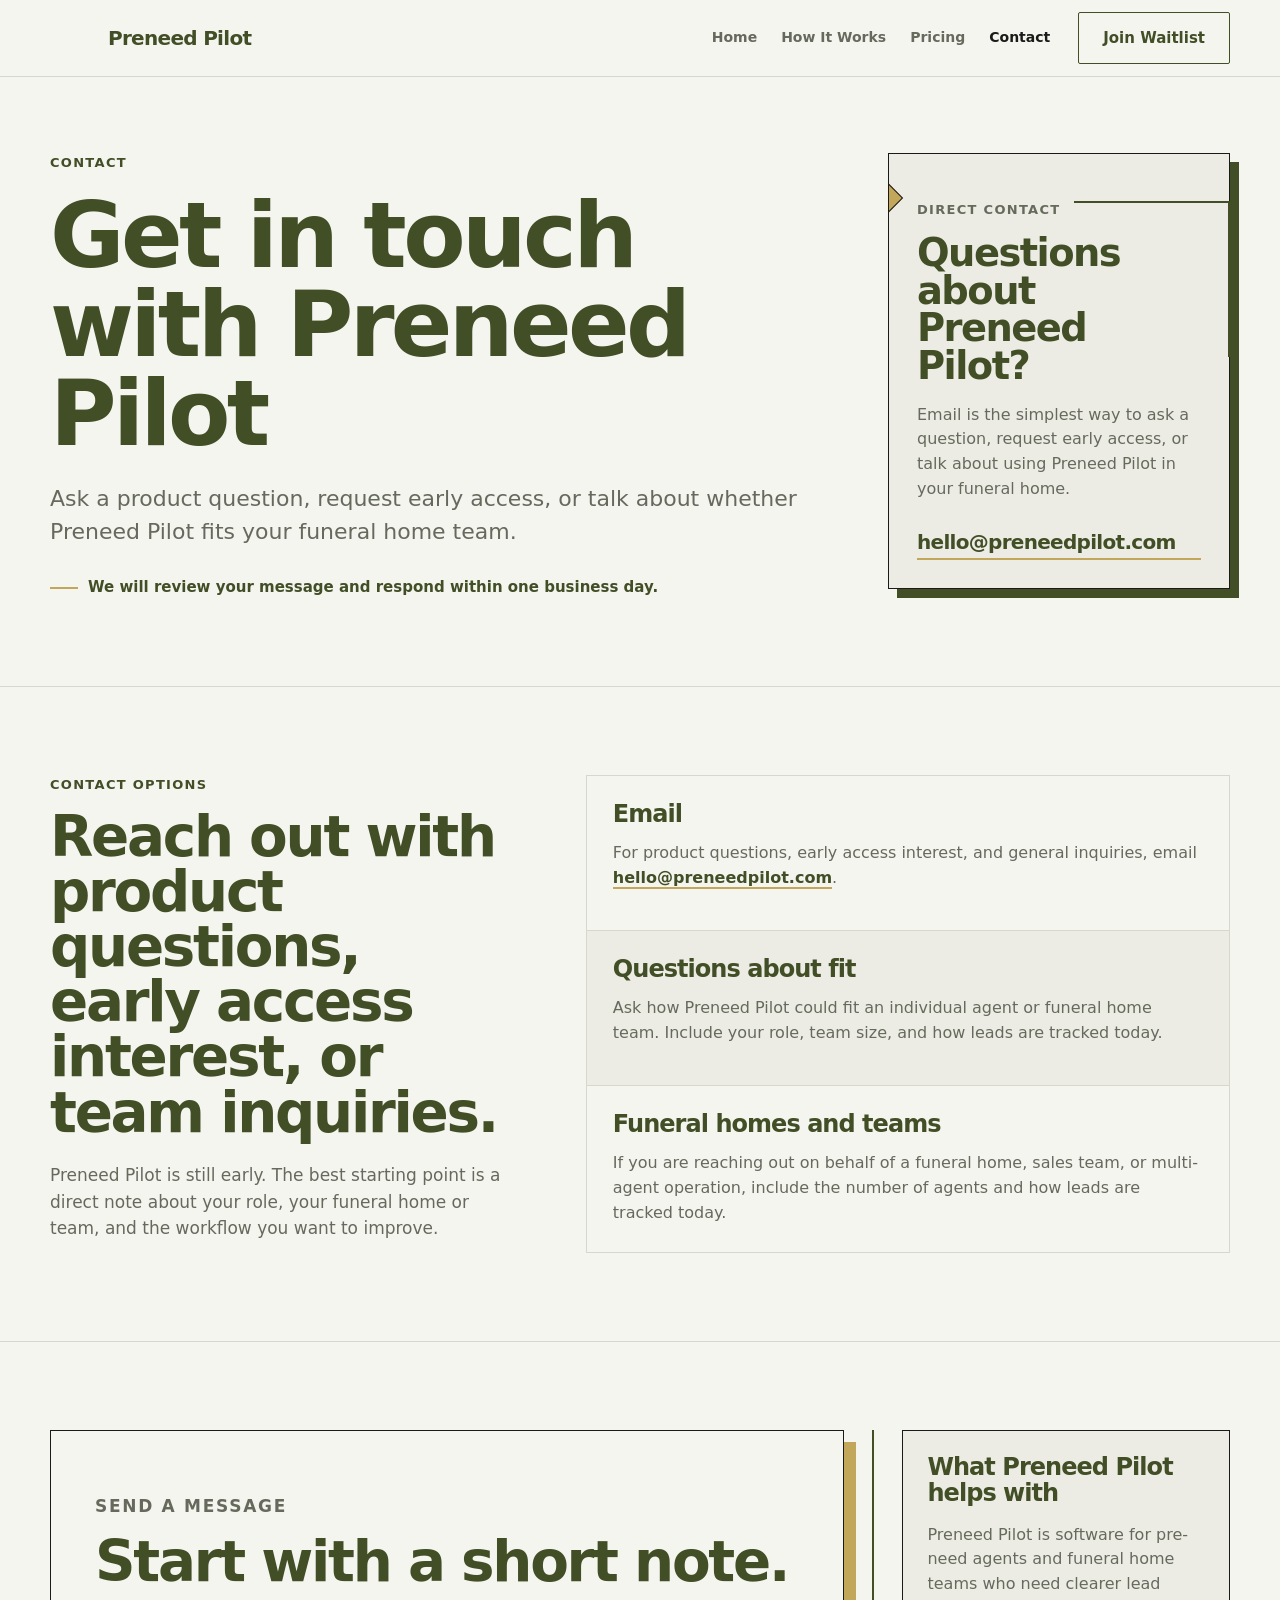
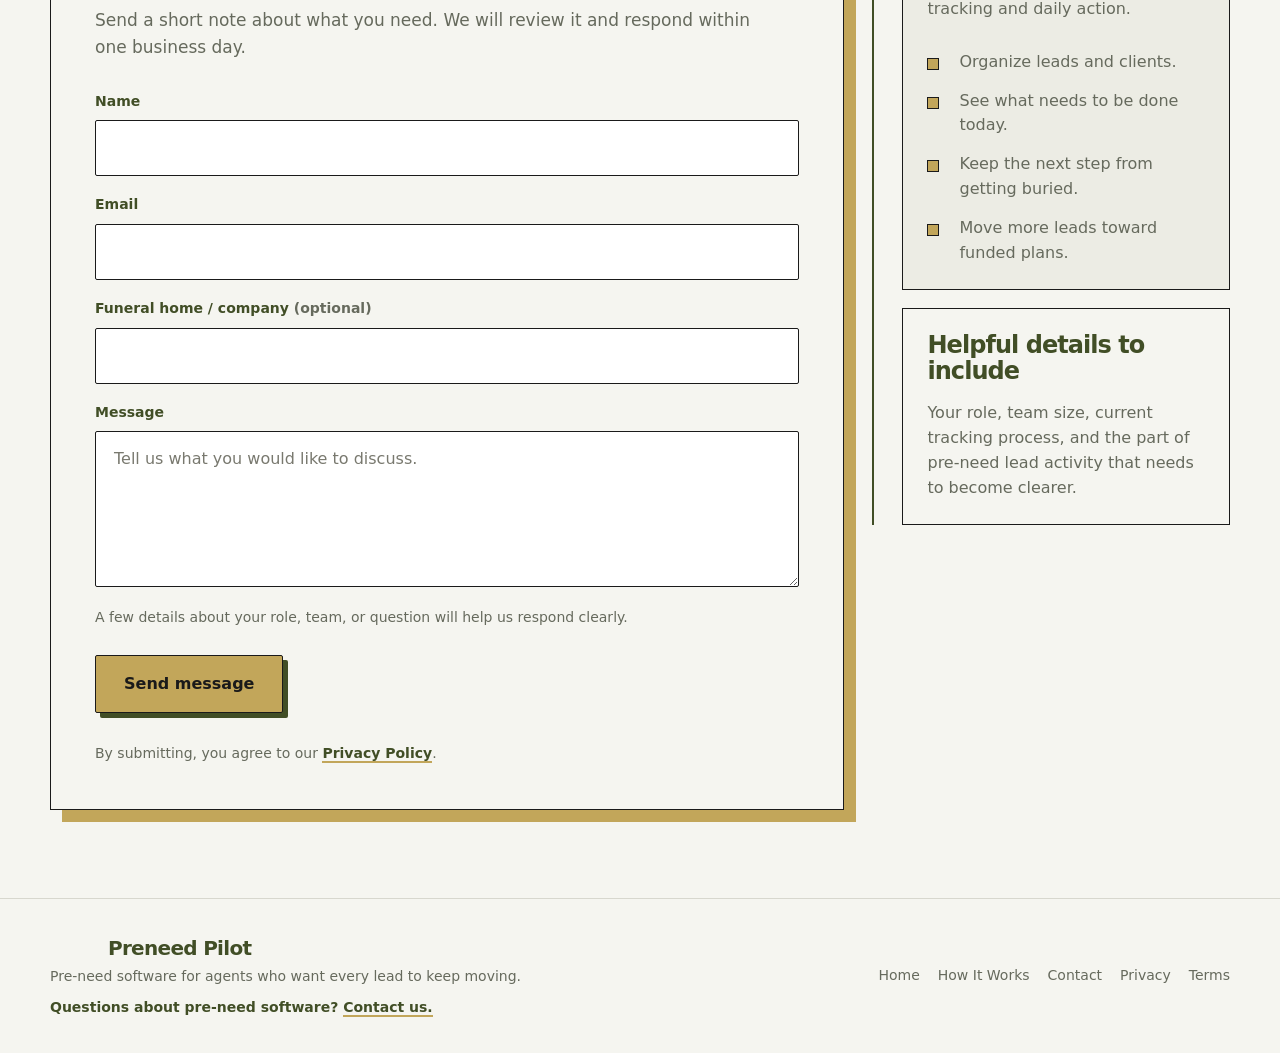
==== contact.html @ cd3d04f4 "Initial site upload Initial upload of Preneed Pilot static website files." ====
<!doctype html>
<html lang="en">
<head>
  <meta charset="utf-8">
  <meta name="viewport" content="width=device-width, initial-scale=1">
  <title>Contact Preneed Pilot | Pre-Need Software for Funeral Home Agents</title>
  <meta name="description" content="Contact Preneed Pilot with questions about pre-need software, early access, funeral home teams, or product details.">
  <meta name="keywords" content="contact Preneed Pilot, pre-need software questions, funeral home pre-need software, pre-need agent software, funeral home team software">
  <meta name="robots" content="index, follow">
  <meta name="author" content="Preneed Pilot">
  <meta name="theme-color" content="#414E26">
  <link rel="canonical" href="https://preneedpilot.com/contact.html">
  <meta property="og:site_name" content="Preneed Pilot">
  <meta property="og:title" content="Contact Preneed Pilot | Pre-Need Software for Funeral Home Agents">
  <meta property="og:description" content="Reach Preneed Pilot with questions about pre-need software, early access, funeral home teams, or product details.">
  <meta property="og:type" content="website">
  <meta property="og:url" content="https://preneedpilot.com/contact.html">
  <meta property="og:image" content="https://preneedpilot.com/preneed_pilot_middle_logo.svg">
  <meta property="og:image:alt" content="Preneed Pilot logo">
  <meta name="twitter:card" content="summary_large_image">
  <meta name="twitter:title" content="Contact Preneed Pilot | Pre-Need Software for Funeral Home Agents">
  <meta name="twitter:description" content="Contact Preneed Pilot with questions about pre-need software, early access, funeral home teams, or product details.">
  <meta name="twitter:image" content="https://preneedpilot.com/preneed_pilot_middle_logo.svg">
  <meta name="twitter:image:alt" content="Preneed Pilot logo">
  <script type="application/ld+json">
    {
      "@context": "https://schema.org",
      "@graph": [
        {
          "@type": "Organization",
          "@id": "https://preneedpilot.com/#organization",
          "name": "Preneed Pilot",
          "url": "https://preneedpilot.com/",
          "logo": "https://preneedpilot.com/preneed_pilot_middle_logo.svg",
          "contactPoint": {
            "@type": "ContactPoint",
            "contactType": "customer support",
            "email": "hello@preneedpilot.com"
          }
        },
        {
          "@type": "ContactPage",
          "@id": "https://preneedpilot.com/contact.html#webpage",
          "url": "https://preneedpilot.com/contact.html",
          "name": "Contact Preneed Pilot",
          "isPartOf": {
            "@type": "WebSite",
            "@id": "https://preneedpilot.com/#website",
            "name": "Preneed Pilot",
            "url": "https://preneedpilot.com/"
          },
          "about": {
            "@type": "SoftwareApplication",
            "@id": "https://preneedpilot.com/#software",
            "name": "Preneed Pilot",
            "applicationCategory": "BusinessApplication",
            "operatingSystem": "Web"
          },
          "description": "Contact Preneed Pilot with questions about pre-need software, early access, funeral home teams, or product details.",
          "inLanguage": "en-US"
        }
      ]
    }
  </script>
  <link rel="stylesheet" href="styles.css">
  <!-- Google tag (gtag.js) -->
  <script async src="https://www.googletagmanager.com/gtag/js?id=G-DPM84W2JZD"></script>
  <script>
    window.dataLayer = window.dataLayer || [];
    function gtag(){dataLayer.push(arguments);}
    gtag('js', new Date());

    gtag('config', 'G-DPM84W2JZD');
  </script>
</head>

<body class="contact-page">
  <a class="skip-link" href="#main">Skip to content</a>

  <header class="site-header" aria-label="Site header">
    <div class="header-inner">
      <a class="brand" href="index.html" aria-label="Preneed Pilot home">
        <img class="brand-symbol" src="preneed_pilot_symbol.svg" alt="" aria-hidden="true">
        <span class="brand-word">Preneed Pilot</span>
      </a>

      <div class="nav-wrap">
        <nav class="nav" aria-label="Primary navigation">
          <a href="index.html">Home</a>
          <a href="how-it-works.html">How It Works</a>
          <a href="index.html#pricing">Pricing</a>
          <a href="contact.html" aria-current="page">Contact</a>
        </nav>
        <a class="button secondary" href="index.html#waitlist">Join Waitlist</a>
      </div>
    </div>
  </header>

  <main id="main">
    <section class="section contact-hero" id="top" aria-labelledby="contact-title">
      <div class="section-inner contact-hero-grid">
        <div>
          <p class="eyebrow">Contact</p>
          <h1 id="contact-title">Get in touch with Preneed Pilot</h1>
          <p class="lead">
            Ask a product question, request early access, or talk about whether Preneed Pilot fits your funeral home team.
          </p>
          <div class="proof-line">We will review your message and respond within one business day.</div>
        </div>

        <aside class="contact-card" aria-labelledby="direct-contact-title">
          <p class="section-kicker">Direct contact</p>
          <h2 id="direct-contact-title">Questions about Preneed Pilot?</h2>
          <p>
            Email is the simplest way to ask a question, request early access, or talk about using Preneed Pilot in your funeral home.
          </p>
          <a class="email-link" href="mailto:hello@preneedpilot.com">hello@preneedpilot.com</a>
        </aside>
      </div>
    </section>

    <section class="section" aria-labelledby="contact-options-title">
      <div class="section-inner split">
        <div>
          <p class="section-kicker">Contact options</p>
          <h2 class="section-title" id="contact-options-title">Reach out with product questions, early access interest, or team inquiries.</h2>
          <p class="section-copy tight">
            Preneed Pilot is still early. The best starting point is a direct note about your role, your funeral home or team, and the workflow you want to improve.
          </p>
        </div>

        <div class="option-grid" aria-label="Ways to contact Preneed Pilot">
          <article class="option-card">
            <h3>Email</h3>
            <p>For product questions, early access interest, and general inquiries, email <a href="mailto:hello@preneedpilot.com">hello@preneedpilot.com</a>.</p>
          </article>

          <article class="option-card">
            <h3>Questions about fit</h3>
            <p>Ask how Preneed Pilot could fit an individual agent or funeral home team. Include your role, team size, and how leads are tracked today.</p>
          </article>

          <article class="option-card">
            <h3>Funeral homes and teams</h3>
            <p>If you are reaching out on behalf of a funeral home, sales team, or multi-agent operation, include the number of agents and how leads are tracked today.</p>
          </article>
        </div>
      </div>
    </section>

    <section class="section" aria-labelledby="form-title">
      <div class="section-inner contact-workspace">
        <div class="form-panel">
          <div class="form-intro">
            <p class="section-kicker">Send a message</p>
            <h2 class="section-title" id="form-title">Start with a short note.</h2>
            <p>
              Send a short note about what you need. We will review it and respond within one business day.
            </p>
          </div>

          <form class="contact-form" id="contact-form" action="https://formspree.io/f/xgollpdr" method="POST">
            <input type="hidden" name="_subject" value="New Preneed Pilot contact message">
            <div class="field-group">
              <label for="name">Name</label>
              <input class="form-field" id="name" name="name" type="text" autocomplete="name" required>
            </div>

            <div class="field-group">
              <label for="email">Email</label>
              <input class="form-field" id="email" name="email" type="email" autocomplete="email" aria-describedby="contact-privacy-note" required>
            </div>

            <div class="field-group">
              <label for="company">Funeral home / company <span class="field-note">(optional)</span></label>
              <input class="form-field" id="company" name="company" type="text" autocomplete="organization">
            </div>

            <div class="field-group">
              <label for="message">Message</label>
              <textarea class="form-field" id="message" name="message" placeholder="Tell us what you would like to discuss." aria-describedby="message-help" required></textarea>
              <p class="form-note" id="message-help">A few details about your role, team, or question will help us respond clearly.</p>
            </div>

            <div class="form-actions">
              <button class="button large" type="submit">Send message</button>
            </div>
            <p class="form-note" id="contact-privacy-note">By submitting, you agree to our <a href="privacy.html">Privacy Policy</a>.</p>
          </form>
        </div>

        <aside class="context-panel" aria-label="About Preneed Pilot">
          <div class="context-block">
            <h3>What Preneed Pilot helps with</h3>
            <p>
              Preneed Pilot is software for pre-need agents and funeral home teams who need clearer lead tracking and daily action.
            </p>
            <ul class="check-list">
              <li>Organize leads and clients.</li>
              <li>See what needs to be done today.</li>
              <li>Keep the next step from getting buried.</li>
              <li>Move more leads toward funded plans.</li>
            </ul>
          </div>

          <div class="context-block">
            <h3>Helpful details to include</h3>
            <p>
              Your role, team size, current tracking process, and the part of pre-need lead activity that needs to become clearer.
            </p>
          </div>
        </aside>
      </div>
    </section>
  </main>

  <footer class="footer" aria-label="Site footer">
    <div class="footer-inner">
      <div>
        <a class="brand" href="index.html" aria-label="Preneed Pilot home">
          <img class="brand-symbol" src="preneed_pilot_symbol.svg" alt="" aria-hidden="true">
          <span class="brand-word">Preneed Pilot</span>
        </a>
        <p class="footer-tagline">Pre-need software for agents who want every lead to keep moving.</p>
        <p class="footer-contact">Questions about pre-need software? <a href="contact.html">Contact us.</a></p>
      </div>

      <nav class="footer-links" aria-label="Footer navigation">
        <a href="index.html">Home</a>
        <a href="how-it-works.html">How It Works</a>
        <a href="contact.html" aria-current="page">Contact</a>
        <a href="privacy.html">Privacy</a>
        <a href="terms.html">Terms</a>
      </nav>
    </div>
  </footer>
  <script>
    const contactForm = document.getElementById("contact-form");

    if (contactForm) {
      contactForm.addEventListener("submit", () => {
        if (typeof gtag === "function" && contactForm.checkValidity()) {
          gtag("event", "contact_submit", {
            form_id: contactForm.id
          });
        }
      });
    }
  </script>
</body>
</html>
---- styles.css ----
/* Base / Reset */

    :root {
      --green: #414E26;
      --cream: #F5F5F0;
      --black: #1A1A1A;
      --gold: #C2A65A;
      --gray: #666A5D;
      --light-gray: #D7D7CE;
      --pale: #ECECE4;
      --white: #FFFFFF;
      --danger: #8F3127;
      --max: 1180px;
      --header-height: 76px;
    }

    * {
      box-sizing: border-box;
    }

    html {
      scroll-behavior: smooth;
    }

    body {
      margin: 0;
      background: var(--cream);
      color: var(--black);
      font-family: Inter, ui-sans-serif, system-ui, -apple-system, BlinkMacSystemFont, "Segoe UI", Arial, sans-serif;
      font-size: 16px;
      line-height: 1.55;
      text-rendering: optimizeLegibility;
      -webkit-font-smoothing: antialiased;
    }

    a {
      color: inherit;
      text-decoration: none;
    }

    button,
    input,
    textarea {
      font: inherit;
    }

    button {
      cursor: pointer;
    }

    svg,
    img {
      display: block;
      max-width: 100%;
    }

    ::selection {
      background: var(--gold);
      color: var(--black);
    }

    :focus-visible {
      outline: 3px solid var(--gold);
      outline-offset: 4px;
    }

    .skip-link {
      position: absolute;
      left: 16px;
      top: 12px;
      z-index: 100;
      transform: translateY(-140%);
      background: var(--black);
      color: var(--cream);
      padding: 10px 14px;
      border: 1px solid var(--gold);
    }

    .skip-link:focus {
      transform: translateY(0);
    }

    .site-header {
      position: sticky;
      top: 0;
      z-index: 40;
      min-height: var(--header-height);
      border-bottom: 1px solid var(--light-gray);
      background: rgba(245, 245, 240, 0.94);
      backdrop-filter: blur(10px);
    }

    .header-inner {
      width: min(calc(100% - 32px), var(--max));
      min-height: var(--header-height);
      margin: 0 auto;
      display: flex;
      align-items: center;
      justify-content: space-between;
      gap: 28px;
    }

    .brand {
      display: inline-flex;
      align-items: center;
      gap: 10px;
      flex: 0 0 auto;
      color: var(--green);
      line-height: 1;
      background: transparent;
    }

    .brand-symbol {
      display: block;
      width: 48px;
      height: auto;
      flex: 0 0 auto;
    }

    /* Typography */

    .brand-word {
      color: var(--green);
      font-size: 20px;
      font-weight: 720;
      letter-spacing: -0.035em;
      line-height: 1;
      white-space: nowrap;
    }

    /* Header */

    .nav-wrap {
      display: flex;
      align-items: center;
      gap: 28px;
    }

    .nav {
      display: flex;
      align-items: center;
      gap: 24px;
      color: var(--gray);
      font-size: 14px;
      font-weight: 680;
    }

    .nav a {
      transition: color 160ms ease;
    }

    .nav a:hover,
    .nav a[aria-current="page"] {
      color: var(--black);
    }

    /* Buttons */

    .button {
      display: inline-flex;
      align-items: center;
      justify-content: center;
      min-height: 52px;
      padding: 15px 24px;
      border: 1px solid var(--black);
      border-radius: 2px;
      background: var(--gold);
      color: var(--black);
      font-size: 15px;
      font-weight: 800;
      line-height: 1;
      letter-spacing: 0;
      box-shadow: 5px 5px 0 var(--green);
      transition: transform 160ms ease, box-shadow 160ms ease, background 160ms ease;
    }

    .button:hover {
      transform: translate(2px, 2px);
      box-shadow: 3px 3px 0 var(--green);
    }

    .button.large {
      min-height: 58px;
      padding-inline: 28px;
      font-size: 16px;
    }

    .button.secondary {
      background: transparent;
      color: var(--green);
      border-color: var(--green);
      box-shadow: none;
    }

    .button.secondary:hover {
      background: var(--green);
      color: var(--cream);
      transform: none;
    }

    /* Layout */

    .section {
      border-bottom: 1px solid var(--light-gray);
    }

    .section-inner {
      width: min(calc(100% - 32px), var(--max));
      margin: 0 auto;
    }

    /* Hero */

    .hero {
      position: relative;
      overflow: hidden;
      padding: 72px 0 104px;
    }

    .hero::after {
      content: "";
      position: absolute;
      right: max(16px, calc((100vw - var(--max)) / 2));
      top: 138px;
      width: 170px;
      height: 170px;
      border-top: 2px solid var(--green);
      border-right: 2px solid var(--green);
      pointer-events: none;
    }

    .hero-grid {
      display: grid;
      grid-template-columns: minmax(0, 1.1fr) minmax(320px, 0.68fr);
      gap: 78px;
      align-items: center;
    }

    .eyebrow {
      margin: 0 0 18px;
      color: var(--green);
      font-size: 13px;
      font-weight: 850;
      letter-spacing: 0.1em;
      text-transform: uppercase;
    }

    h1,
    h2,
    h3 {
      margin: 0;
      color: var(--green);
      letter-spacing: -0.04em;
      line-height: 0.98;
    }

    h1 {
      max-width: 900px;
      font-size: clamp(52px, 7.8vw, 98px);
      font-weight: 850;
    }

    h2 {
      max-width: 880px;
      font-size: clamp(36px, 5vw, 64px);
      font-weight: 840;
    }

    h3 {
      font-size: clamp(22px, 2.2vw, 30px);
      font-weight: 800;
      line-height: 1.08;
    }

    p {
      margin: 0;
    }

    .subheadline {
      max-width: 760px;
      margin-top: 24px;
      color: var(--black);
      font-size: clamp(22px, 2.4vw, 32px);
      font-weight: 760;
      letter-spacing: -0.025em;
      line-height: 1.18;
    }

    .lead {
      max-width: 720px;
      margin-top: 20px;
      color: var(--gray);
      font-size: clamp(17px, 1.8vw, 21px);
      line-height: 1.5;
    }

    .gold-mark {
      color: var(--black);
      box-shadow: inset 0 -0.24em 0 rgba(194, 166, 90, 0.5);
    }

    /* Forms */

    .waitlist-form {
      max-width: 650px;
      margin-top: 34px;
    }

    .form-row {
      display: grid;
      grid-template-columns: minmax(0, 1fr) auto;
      gap: 12px;
    }

    .email-field {
      width: 100%;
      min-height: 56px;
      padding: 0 18px;
      border: 1px solid var(--black);
      border-radius: 2px;
      background: var(--white);
      color: var(--black);
      outline: none;
      font-size: 16px;
    }

    .email-field::placeholder {
      color: #79796F;
    }

    .email-field:focus {
      border-color: var(--green);
      box-shadow: 0 0 0 3px rgba(194, 166, 90, 0.28);
    }

    .form-note,
    .form-message {
      margin-top: 12px;
      color: var(--gray);
      font-size: 14px;
    }

    .form-message {
      min-height: 22px;
      font-weight: 740;
    }

    .form-message.success {
      color: var(--green);
    }

    .form-message.error {
      color: var(--danger);
    }

    .form-note a {
      color: var(--green);
      font-weight: 780;
      border-bottom: 2px solid var(--gold);
    }

    .contact-prompt {
      margin-top: 18px;
      color: var(--green);
      font-size: 15px;
      font-weight: 820;
    }

    .contact-prompt a {
      border-bottom: 2px solid var(--gold);
    }

    .hero-points {
      display: flex;
      flex-wrap: wrap;
      gap: 10px;
      margin: 24px 0 0;
      padding: 0;
      list-style: none;
    }

    .hero-points li {
      border: 1px solid var(--light-gray);
      background: var(--pale);
      padding: 8px 12px;
      color: var(--green);
      font-size: 13px;
      font-weight: 760;
    }

    .proof-line {
      display: inline-flex;
      align-items: center;
      gap: 10px;
      margin-top: 22px;
      color: var(--green);
      font-size: 15px;
      font-weight: 820;
    }

    .proof-line::before {
      content: "";
      width: 28px;
      height: 2px;
      background: var(--gold);
    }

    .lead-board {
      position: relative;
      border-left: 2px solid var(--green);
      padding-left: 32px;
      min-height: 520px;
    }

    .lead-board::before {
      content: "";
      position: absolute;
      left: -10px;
      top: 40px;
      width: 18px;
      height: 18px;
      background: var(--gold);
      border: 1px solid var(--black);
      transform: rotate(45deg);
    }

    .abstract-card {
      border: 1px solid var(--black);
      background: var(--cream);
      padding: 22px;
      margin-top: 22px;
    }

    .abstract-card.offset {
      margin-left: 28px;
      background: var(--pale);
    }

    .abstract-card.dark {
      background: var(--green);
      color: var(--cream);
      border-color: var(--green);
    }

    .card-label {
      margin-bottom: 20px;
      color: var(--green);
      font-size: 12px;
      font-weight: 850;
      letter-spacing: 0.1em;
      text-transform: uppercase;
    }

    .dark .card-label {
      color: var(--gold);
    }

    .line {
      height: 10px;
      margin-bottom: 12px;
      background: var(--black);
    }

    .line.green {
      width: 78%;
      background: var(--green);
    }

    .line.gold {
      width: 54%;
      background: var(--gold);
    }

    .dark .line {
      background: var(--cream);
    }

    .dark .line.gold {
      background: var(--gold);
    }

    .small-stat {
      display: grid;
      grid-template-columns: auto 1fr;
      gap: 16px;
      align-items: center;
      margin-top: 26px;
      padding: 20px;
      border: 1px solid var(--green);
      background: var(--cream);
    }

    .small-stat strong {
      color: var(--green);
      font-size: 48px;
      line-height: 1;
      letter-spacing: -0.06em;
    }

    .small-stat span {
      color: var(--gray);
      font-size: 14px;
      line-height: 1.4;
    }

    /* Sections */

    .split {
      display: grid;
      grid-template-columns: minmax(280px, 0.72fr) minmax(0, 1fr);
      gap: 72px;
      padding: 88px 0;
      align-items: start;
    }

    .section.compact .split {
      gap: 56px;
      padding: 70px 0;
    }

    .section.compact h2 {
      font-size: clamp(32px, 4.2vw, 52px);
    }

    .section-kicker {
      color: var(--green);
      font-size: 13px;
      font-weight: 850;
      letter-spacing: 0.1em;
      text-transform: uppercase;
    }

    .section-title {
      margin-top: 14px;
    }

    .section-copy {
      margin-top: 22px;
      color: var(--gray);
      font-size: 18px;
      line-height: 1.58;
    }

    .section-copy.tight {
      max-width: 620px;
      font-size: 17px;
    }

    .standout-line {
      margin-top: 24px;
      padding: 18px 20px;
      border-left: 5px solid var(--gold);
      background: var(--pale);
      color: var(--green);
      font-size: clamp(20px, 2.2vw, 30px);
      font-weight: 820;
      letter-spacing: -0.035em;
      line-height: 1.12;
    }

    .large-copy {
      color: var(--black);
      font-size: clamp(24px, 3vw, 40px);
      font-weight: 760;
      letter-spacing: -0.035em;
      line-height: 1.14;
    }

    .problem-panel {
      position: relative;
      padding: 34px;
      border: 1px solid var(--black);
      background: var(--pale);
    }

    .problem-panel::after {
      content: "";
      position: absolute;
      right: -12px;
      bottom: -12px;
      width: 42%;
      height: 42%;
      border-right: 12px solid var(--gold);
      border-bottom: 12px solid var(--gold);
      pointer-events: none;
    }

    .problem-list,
    .check-list {
      display: grid;
      gap: 14px;
      margin: 28px 0 0;
      padding: 0;
      list-style: none;
    }

    .problem-list li,
    .check-list li {
      display: grid;
      grid-template-columns: 18px 1fr;
      gap: 14px;
      color: var(--gray);
    }

    .problem-list li::before,
    .check-list li::before {
      content: "";
      width: 10px;
      height: 10px;
      margin-top: 8px;
      background: var(--gold);
      border: 1px solid var(--black);
    }

    .steps {
      position: relative;
      display: grid;
      grid-template-columns: repeat(3, 1fr);
      gap: 18px;
      background: transparent;
      border: 0;
    }

    .step {
      position: relative;
      min-height: 380px;
      padding: 30px;
      border: 1px solid var(--black);
      background: var(--cream);
      display: flex;
      flex-direction: column;
      justify-content: space-between;
    }

    .step:nth-child(2) {
      margin-top: 28px;
      background: var(--pale);
    }

    .step:nth-child(3) {
      margin-top: 56px;
      background: var(--green);
      color: var(--cream);
    }

    .step:nth-child(3) h3 {
      color: var(--cream);
    }

    .step:nth-child(3) p {
      color: rgba(245, 245, 240, 0.78);
    }

    .step::after {
      content: "";
      position: absolute;
      top: 34px;
      right: -28px;
      width: 38px;
      height: 2px;
      background: var(--gold);
      z-index: 2;
    }

    .step:last-child::after {
      display: none;
    }

    .step-number {
      color: var(--gold);
      font-size: 14px;
      font-weight: 900;
      letter-spacing: 0.1em;
    }

    .step h3 {
      margin: 44px 0 16px;
    }

    .step p {
      color: var(--gray);
    }

    .note-example {
      margin-top: 22px;
      padding: 18px;
      border-left: 4px solid var(--gold);
      background: var(--pale);
      color: var(--black);
      font-size: 15px;
      line-height: 1.5;
    }

    .workflow-list {
      display: grid;
      gap: 10px;
      margin: 18px 0 0;
      padding: 0;
      list-style: none;
      color: var(--gray);
      font-size: 15px;
    }

    .workflow-list li {
      position: relative;
      padding-left: 18px;
    }

    .workflow-list li::before {
      content: "";
      position: absolute;
      left: 0;
      top: 9px;
      width: 8px;
      height: 8px;
      background: var(--gold);
    }

    .step:nth-child(3) .workflow-list {
      color: rgba(245, 245, 240, 0.78);
    }

    .day-flow {
      display: grid;
      grid-template-columns: minmax(280px, 0.78fr) minmax(0, 1fr);
      gap: 42px;
      align-items: stretch;
      padding: 48px 0 0;
    }

    .split > .day-flow {
      grid-column: 1 / -1;
    }

    .day-panel {
      border: 1px solid var(--black);
      background: var(--pale);
      padding: 32px;
    }

    .day-panel h3 {
      margin-bottom: 18px;
    }

    .day-panel p {
      color: var(--gray);
    }

    .moment-list {
      display: grid;
      grid-template-columns: repeat(4, 1fr);
      gap: 1px;
      margin: 0;
      padding: 0;
      list-style: none;
      background: var(--black);
      border: 1px solid var(--black);
    }

    .moment-list li {
      min-height: 150px;
      padding: 22px;
      background: var(--cream);
      color: var(--green);
      font-size: 18px;
      font-weight: 800;
      letter-spacing: -0.025em;
      line-height: 1.15;
    }

    .moment-list span {
      display: block;
      margin-bottom: 26px;
      color: var(--gold);
      font-size: 13px;
      font-weight: 900;
      letter-spacing: 0.08em;
    }

    .value-band {
      padding: 116px 0;
      background: var(--green);
      color: var(--cream);
    }

    .value-band h2,
    .value-band h3 {
      color: var(--cream);
    }

    .value-band .eyebrow,
    .value-band .section-kicker {
      color: var(--gold);
    }

    .value-band .lead {
      max-width: 860px;
      color: rgba(245, 245, 240, 0.82);
      font-size: clamp(20px, 2.4vw, 30px);
      font-weight: 700;
      letter-spacing: -0.03em;
      line-height: 1.25;
    }

    .value-grid {
      display: grid;
      grid-template-columns: repeat(3, 1fr);
      gap: 1px;
      margin: 64px 0 0;
      padding: 0;
      list-style: none;
      background: rgba(245, 245, 240, 0.28);
      border: 1px solid rgba(245, 245, 240, 0.28);
    }

    .value-item {
      min-height: 260px;
      padding: 30px;
      background: var(--green);
    }

    .value-item strong {
      display: block;
      margin-bottom: 18px;
      color: var(--gold);
      font-size: clamp(34px, 4.8vw, 58px);
      font-weight: 850;
      line-height: 0.95;
      letter-spacing: -0.055em;
    }

    .value-item p {
      color: rgba(245, 245, 240, 0.8);
    }

    .section-cta {
      margin-top: 42px;
    }

    .section-cta .button {
      box-shadow: 5px 5px 0 var(--black);
    }

    .section-cta .button:hover {
      box-shadow: 3px 3px 0 var(--black);
    }

    .feature-grid {
      display: grid;
      grid-template-columns: repeat(2, 1fr);
      gap: 1px;
      background: var(--light-gray);
      border: 1px solid var(--light-gray);
    }

    .feature-card {
      min-height: 220px;
      padding: 26px;
      background: var(--cream);
    }

    .feature-card h3 {
      margin-bottom: 16px;
    }

    .feature-card p {
      color: var(--gray);
    }

    .feature-tag {
      display: inline-flex;
      margin-bottom: 22px;
      padding: 5px 8px;
      border: 1px solid var(--green);
      color: var(--green);
      font-size: 12px;
      font-weight: 850;
      letter-spacing: 0.08em;
      text-transform: uppercase;
    }

    .communication-panel {
      display: grid;
      grid-template-columns: minmax(0, 1fr) minmax(260px, 0.7fr);
      gap: 16px;
      align-items: start;
    }

    .support-stack {
      display: grid;
      gap: 16px;
    }

    .support-block {
      border: 1px solid var(--black);
      background: var(--cream);
      padding: 24px;
    }

    .support-block.muted {
      background: var(--pale);
    }

    .support-block h3 {
      margin-bottom: 16px;
    }

    .support-block .section-copy {
      margin-top: 0;
    }

    .draft-box {
      border: 1px solid var(--black);
      background: var(--pale);
      padding: 22px;
    }

    .draft-box h3 {
      margin-bottom: 18px;
    }

    .draft-types {
      display: grid;
      gap: 10px;
      margin: 0;
      padding: 0;
      list-style: none;
    }

    .draft-types li {
      border: 1px solid var(--light-gray);
      background: var(--cream);
      padding: 14px 16px;
      color: var(--green);
      font-weight: 780;
    }

    .control-note {
      margin-top: 18px;
      color: var(--gray);
      font-size: 15px;
    }

    .staff-example {
      margin-top: 20px;
      border: 1px solid var(--black);
      background: var(--pale);
      padding: 18px;
      color: var(--black);
      font-size: 16px;
      font-weight: 720;
      letter-spacing: -0.015em;
    }

    .query-list {
      display: grid;
      gap: 10px;
      margin: 0;
      padding: 0;
      list-style: none;
    }

    .query-list li {
      border: 1px solid var(--black);
      background: var(--cream);
      padding: 16px;
      color: var(--green);
      font-size: clamp(18px, 2vw, 26px);
      font-weight: 800;
      letter-spacing: -0.035em;
      line-height: 1.1;
    }

    .query-list li:nth-child(2) {
      margin-left: 28px;
      background: var(--pale);
    }

    .query-list li:nth-child(3) {
      margin-right: 42px;
    }

    .insight-stack {
      display: grid;
      gap: 22px;
    }

    .insight-stack h3 {
      margin-top: 12px;
      margin-bottom: 14px;
      font-size: clamp(24px, 2.6vw, 34px);
    }

    .insight-stack .analytics-grid {
      margin-top: 22px;
    }

    .analytics-grid {
      display: grid;
      grid-template-columns: repeat(4, 1fr);
      gap: 1px;
      background: var(--black);
      border: 1px solid var(--black);
    }

    .analytics-card {
      min-height: 170px;
      padding: 22px;
      background: var(--cream);
    }

    .analytics-card h3 {
      margin-bottom: 14px;
      font-size: 24px;
    }

    .analytics-card p {
      color: var(--gray);
      font-size: 15px;
    }

    .comparison-wrap {
      overflow-x: auto;
      border: 1px solid var(--black);
      background: var(--cream);
      box-shadow: 8px 8px 0 var(--green);
    }

    .comparison {
      width: 100%;
      min-width: 920px;
      border-collapse: collapse;
    }

    .comparison th,
    .comparison td {
      padding: 21px 20px;
      border-bottom: 1px solid var(--light-gray);
      border-right: 1px solid var(--light-gray);
      text-align: left;
      vertical-align: top;
    }

    .comparison th:last-child,
    .comparison td:last-child {
      border-right: 0;
    }

    .comparison tr:last-child td {
      border-bottom: 0;
    }

    .comparison th {
      background: var(--pale);
      color: var(--green);
      font-size: 13px;
      font-weight: 850;
      letter-spacing: 0.08em;
      text-transform: uppercase;
    }

    .comparison td {
      color: var(--gray);
      font-size: 15px;
    }

    .comparison td:first-child {
      color: var(--green);
      font-weight: 850;
    }

    .comparison th:nth-child(2),
    .comparison td:nth-child(2) {
      background: rgba(194, 166, 90, 0.16);
      color: var(--green);
      font-weight: 850;
    }

    .comparison th:nth-child(2) {
      background: var(--green);
      color: var(--cream);
    }

    .yes {
      color: var(--green);
      font-weight: 850;
    }

    .limited {
      color: var(--gray);
      font-weight: 740;
    }

    .no {
      color: var(--danger);
      font-weight: 740;
    }

    .pricing-intro {
      display: grid;
      grid-template-columns: minmax(280px, 0.74fr) minmax(0, 1fr);
      gap: 72px;
      padding-top: 94px;
      align-items: start;
    }

    .pricing-grid {
      display: grid;
      grid-template-columns: repeat(3, 1fr);
      gap: 20px;
      padding: 58px 0 100px;
    }

    .price-card {
      position: relative;
      display: flex;
      flex-direction: column;
      min-height: 620px;
      padding: 30px;
      border: 1px solid var(--black);
      background: var(--cream);
    }

    .price-card.featured {
      background: var(--pale);
      box-shadow: 9px 9px 0 var(--green);
      transform: translateY(-10px);
    }

    .plan-badge {
      display: inline-flex;
      width: fit-content;
      margin-bottom: 18px;
      padding: 6px 9px;
      border: 1px solid var(--green);
      background: var(--gold);
      color: var(--black);
      font-size: 12px;
      font-weight: 850;
      letter-spacing: 0.08em;
      text-transform: uppercase;
    }

    .plan-name {
      color: var(--green);
      font-size: 24px;
      font-weight: 850;
      letter-spacing: -0.035em;
      line-height: 1;
    }

    .plan-price {
      margin-top: 22px;
      color: var(--black);
      font-size: clamp(44px, 4.5vw, 58px);
      font-weight: 850;
      letter-spacing: -0.055em;
      line-height: 0.96;
    }

    .plan-price span {
      color: var(--gray);
      font-size: 17px;
      font-weight: 720;
      letter-spacing: 0;
    }

    .plan-description {
      margin-top: 16px;
      color: var(--gray);
      min-height: 54px;
    }

    .plan-list {
      display: grid;
      gap: 12px;
      margin: 28px 0 0;
      padding: 0;
      list-style: none;
      color: var(--gray);
      font-size: 15px;
    }

    .plan-list li {
      position: relative;
      padding-left: 22px;
    }

    .plan-list li::before {
      content: "";
      position: absolute;
      left: 0;
      top: 9px;
      width: 9px;
      height: 9px;
      background: var(--gold);
    }

    .investment-note {
      align-self: end;
      margin-top: 28px;
      padding-top: 22px;
      border-top: 1px solid var(--light-gray);
      color: var(--green);
      font-size: 14px;
      font-weight: 780;
    }

    .pricing-roi {
      margin-top: 26px;
      padding: 18px 20px;
      border: 1px solid var(--green);
      background: var(--pale);
      color: var(--green);
      font-weight: 780;
    }

    .proof-band {
      border-bottom: 1px solid var(--light-gray);
      background: var(--cream);
    }

    .proof-band .section-inner {
      padding: 34px 0;
      border-top: 1px solid var(--green);
    }

    .proof-band p {
      max-width: 880px;
      color: var(--green);
      font-size: clamp(20px, 2.4vw, 30px);
      font-weight: 820;
      letter-spacing: -0.035em;
      line-height: 1.16;
    }

    .faq-grid {
      display: grid;
      grid-template-columns: repeat(2, 1fr);
      gap: 1px;
      background: var(--light-gray);
      border: 1px solid var(--light-gray);
    }

    .faq-item {
      padding: 30px;
      background: var(--cream);
    }

    .faq-item h3 {
      margin-bottom: 14px;
      font-size: 24px;
    }

    .faq-item p {
      color: var(--gray);
    }

    .final-cta {
      padding: 104px 0;
      background:
        linear-gradient(90deg, transparent 0, transparent calc(100% - 1px), rgba(65, 78, 38, 0.12) calc(100% - 1px)),
        var(--cream);
      background-size: 96px 96px;
    }

    .cta-box {
      max-width: 940px;
      border: 1px solid var(--black);
      background: var(--cream);
      padding: clamp(30px, 6vw, 66px);
      box-shadow: 12px 12px 0 var(--gold);
    }

    .button-row {
      display: flex;
      flex-wrap: wrap;
      gap: 14px;
      margin-top: 34px;
    }

    /* How It Works Page */

    .how-hero {
      position: relative;
      overflow: hidden;
      padding: 76px 0 86px;
    }

    .how-hero::after {
      content: "";
      position: absolute;
      right: max(16px, calc((100vw - var(--max)) / 2));
      top: 124px;
      width: 154px;
      height: 154px;
      border-top: 2px solid var(--green);
      border-right: 2px solid var(--green);
      pointer-events: none;
    }

    .how-page .eyebrow {
      margin: 0 0 18px;
    }

    .how-page h1 {
      max-width: 960px;
      font-size: clamp(52px, 7.1vw, 92px);
    }

    .how-page .lead {
      max-width: 860px;
      margin-top: 24px;
      color: var(--gray);
      font-size: clamp(18px, 2vw, 22px);
      line-height: 1.5;
    }

    .how-section {
      padding: 88px 0;
    }

    .how-section-header {
      display: grid;
      grid-template-columns: minmax(280px, 0.72fr) minmax(0, 1fr);
      gap: 72px;
      align-items: end;
      margin-bottom: 48px;
    }

    .how-step-list {
      display: grid;
      gap: 1px;
      border: 1px solid var(--light-gray);
      background: var(--light-gray);
    }

    .how-step-card {
      padding: clamp(26px, 4vw, 38px);
      background: var(--cream);
    }

    .how-step-card:nth-child(even) {
      background: var(--pale);
    }

    .how-step-card h3 {
      margin: 18px 0 16px;
      font-size: clamp(26px, 3vw, 40px);
    }

    .how-step-card p {
      color: var(--gray);
      font-size: 17px;
      line-height: 1.62;
    }

    .how-step-card p + p,
    .how-step-card .note-example + .note-example,
    .how-step-card .note-example + p {
      margin-top: 14px;
    }

    .how-grid {
      display: grid;
      grid-template-columns: repeat(2, 1fr);
      gap: 18px;
      padding: 88px 0;
      align-items: stretch;
    }

    /* Contact Page */

    .contact-page .contact-hero {
      position: relative;
      overflow: hidden;
      padding: 76px 0 86px;
    }

    .contact-page .contact-hero::after {
      content: "";
      position: absolute;
      right: max(16px, calc((100vw - var(--max)) / 2));
      top: 124px;
      width: 154px;
      height: 154px;
      border-top: 2px solid var(--green);
      border-right: 2px solid var(--green);
      pointer-events: none;
    }

    .contact-page .contact-hero-grid {
      display: grid;
      grid-template-columns: minmax(0, 1fr) minmax(300px, 0.45fr);
      gap: 78px;
      align-items: start;
    }

    .contact-page .eyebrow {
      margin: 0;
    }

    .contact-page h1 {
      max-width: 880px;
      margin-top: 18px;
      font-size: clamp(52px, 7.1vw, 92px);
    }

    .contact-page h2 {
      max-width: 760px;
      font-size: clamp(34px, 4.4vw, 58px);
    }

    .contact-page .lead {
      max-width: 760px;
      margin-top: 24px;
      color: var(--gray);
      font-size: clamp(18px, 2vw, 22px);
      line-height: 1.5;
    }

    .contact-page .proof-line {
      margin-top: 28px;
    }

    .contact-card {
      position: relative;
      overflow: hidden;
      border: 1px solid var(--black);
      background: var(--pale);
      padding: 28px;
      box-shadow: 9px 9px 0 var(--green);
    }

    .contact-card::before {
      content: "";
      position: absolute;
      left: -10px;
      top: 34px;
      width: 18px;
      height: 18px;
      background: var(--gold);
      border: 1px solid var(--black);
      transform: rotate(45deg);
    }

    .contact-card h2 {
      margin-top: 14px;
      font-size: clamp(28px, 3vw, 40px);
    }

    .contact-card p {
      margin-top: 18px;
      color: var(--gray);
    }

    .email-link {
      display: block;
      max-width: 100%;
      margin-top: 28px;
      padding-bottom: 4px;
      overflow: hidden;
      border-bottom: 2px solid var(--gold);
      color: var(--green);
      font-size: clamp(15px, 1.8vw, 20px);
      font-weight: 900;
      letter-spacing: -0.035em;
      line-height: 1.2;
      text-overflow: ellipsis;
      white-space: nowrap;
    }

    .option-grid {
      display: grid;
      gap: 1px;
      background: var(--light-gray);
      border: 1px solid var(--light-gray);
    }

    .option-card {
      min-height: 154px;
      padding: 26px;
      background: var(--cream);
    }

    .option-card:nth-child(2) {
      background: var(--pale);
    }

    .option-card h3 {
      margin-bottom: 14px;
      font-size: 24px;
    }

    .option-card p {
      color: var(--gray);
    }

    .option-card a {
      color: var(--green);
      font-weight: 820;
      border-bottom: 2px solid var(--gold);
    }

    .contact-workspace {
      display: grid;
      grid-template-columns: minmax(0, 1fr) minmax(280px, 0.45fr);
      gap: 28px;
      padding: 88px 0;
      align-items: start;
    }

    .form-panel {
      border: 1px solid var(--black);
      background: var(--cream);
      padding: clamp(26px, 4.8vw, 44px);
      box-shadow: 12px 12px 0 var(--gold);
    }

    .form-intro {
      margin-bottom: 30px;
    }

    .form-intro p {
      max-width: 660px;
      margin-top: 18px;
      color: var(--gray);
      font-size: 17px;
      line-height: 1.58;
    }

    .contact-form {
      display: grid;
      gap: 18px;
    }

    .field-group {
      display: grid;
      gap: 8px;
    }

    .field-group label {
      color: var(--green);
      font-size: 14px;
      font-weight: 820;
    }

    .field-note {
      color: var(--gray);
      font-weight: 680;
    }

    .form-field {
      width: 100%;
      min-height: 56px;
      padding: 0 18px;
      border: 1px solid var(--black);
      border-radius: 2px;
      background: var(--white);
      color: var(--black);
      outline: none;
      font-size: 16px;
    }

    textarea.form-field {
      min-height: 156px;
      padding-top: 15px;
      resize: vertical;
    }

    .form-field::placeholder {
      color: #79796F;
    }

    .form-field:focus {
      border-color: var(--green);
      box-shadow: 0 0 0 3px rgba(194, 166, 90, 0.28);
    }

    .form-actions {
      display: flex;
      flex-wrap: wrap;
      align-items: center;
      gap: 18px;
      margin-top: 8px;
    }

    .context-panel {
      border-left: 2px solid var(--green);
      padding-left: 28px;
    }

    .context-block {
      border: 1px solid var(--black);
      background: var(--pale);
      padding: 24px;
    }

    .context-block + .context-block {
      margin-top: 18px;
      background: var(--cream);
    }

    .context-block h3 {
      margin-bottom: 16px;
      font-size: 24px;
    }

    .context-block p {
      color: var(--gray);
    }

    /* Privacy Page */

    .privacy-page .policy-hero {
      position: relative;
      overflow: hidden;
      padding: 76px 0 76px;
    }

    .privacy-page .policy-hero::after {
      content: "";
      position: absolute;
      right: max(16px, calc((100vw - var(--max)) / 2));
      top: 124px;
      width: 154px;
      height: 154px;
      border-top: 2px solid var(--green);
      border-right: 2px solid var(--green);
      pointer-events: none;
    }

    .privacy-page .eyebrow {
      margin: 0;
    }

    .privacy-page h1 {
      max-width: 880px;
      margin-top: 18px;
      font-size: clamp(52px, 7.1vw, 92px);
    }

    .privacy-page .lead {
      max-width: 780px;
      margin-top: 24px;
      color: var(--gray);
      font-size: clamp(18px, 2vw, 22px);
      line-height: 1.5;
    }

    .policy-updated {
      display: inline-flex;
      margin-top: 28px;
      padding: 8px 10px;
      border: 1px solid var(--green);
      color: var(--green);
      font-size: 13px;
      font-weight: 850;
      letter-spacing: 0.08em;
      text-transform: uppercase;
    }

    .policy-note {
      max-width: 760px;
      margin-top: 24px;
      padding: 18px 20px;
      border-left: 5px solid var(--gold);
      background: var(--pale);
      color: var(--green);
      font-size: clamp(20px, 2.2vw, 28px);
      font-weight: 820;
      letter-spacing: -0.035em;
      line-height: 1.16;
    }

    .policy-layout {
      display: grid;
      grid-template-columns: minmax(0, 1fr) minmax(260px, 0.34fr);
      gap: 56px;
      padding: 88px 0;
      align-items: start;
    }

    .policy-content {
      display: grid;
      gap: 1px;
      border: 1px solid var(--light-gray);
      background: var(--light-gray);
    }

    .policy-section {
      padding: clamp(26px, 4vw, 38px);
      background: var(--cream);
    }

    .policy-section:nth-child(even) {
      background: var(--pale);
    }

    .policy-section h2 {
      margin-bottom: 18px;
      font-size: clamp(28px, 3.2vw, 42px);
      line-height: 1.02;
    }

    .policy-section p {
      color: var(--gray);
      font-size: 17px;
      line-height: 1.64;
    }

    .policy-section p + p {
      margin-top: 14px;
    }

    .policy-section a {
      color: var(--green);
      font-weight: 820;
      border-bottom: 2px solid var(--gold);
    }

    .policy-list {
      display: grid;
      gap: 10px;
      margin: 18px 0 0;
      padding: 0;
      list-style: none;
      color: var(--gray);
      font-size: 16px;
    }

    .policy-list li {
      position: relative;
      padding-left: 22px;
    }

    .policy-list li::before {
      content: "";
      position: absolute;
      left: 0;
      top: 9px;
      width: 9px;
      height: 9px;
      background: var(--gold);
      border: 1px solid var(--black);
    }

    .policy-aside {
      border-left: 2px solid var(--green);
      padding-left: 28px;
    }

    .policy-aside-card {
      border: 1px solid var(--black);
      background: var(--pale);
      padding: 24px;
    }

    .policy-aside-card h2 {
      margin-bottom: 16px;
      font-size: 24px;
      line-height: 1.08;
    }

    .policy-aside-card p {
      color: var(--gray);
    }

    .policy-aside-card a {
      display: inline-flex;
      margin-top: 18px;
      color: var(--green);
      font-weight: 850;
      border-bottom: 2px solid var(--gold);
    }

    /* Footer */

    .footer {
      padding: 34px 0;
      color: var(--gray);
      font-size: 14px;
    }

    .footer-inner {
      width: min(calc(100% - 32px), var(--max));
      margin: 0 auto;
      display: grid;
      grid-template-columns: 1fr auto;
      gap: 28px;
      align-items: center;
    }

    .footer-tagline {
      margin-top: 8px;
      color: var(--gray);
      font-size: 14px;
    }

    .footer-contact {
      margin-top: 10px;
      color: var(--green);
      font-size: 14px;
      font-weight: 760;
    }

    .footer-contact a {
      border-bottom: 2px solid var(--gold);
    }

    .footer-links {
      display: flex;
      flex-wrap: wrap;
      gap: 18px;
    }

    .footer-links a:hover {
      color: var(--green);
    }

    /* Utilities */

    .visually-hidden {
      position: absolute;
      width: 1px;
      height: 1px;
      padding: 0;
      margin: -1px;
      overflow: hidden;
      clip: rect(0, 0, 0, 0);
      white-space: nowrap;
      border: 0;
    }

    /* Responsive */

    @media (max-width: 1040px) {
      .analytics-grid {
        grid-template-columns: repeat(2, 1fr);
      }

      .pricing-grid {
        grid-template-columns: 1fr;
        gap: 16px;
      }

      .price-card {
        min-height: auto;
      }

      .price-card.featured {
        transform: none;
      }

      .plan-description {
        min-height: 0;
      }
    }

    @media (max-width: 920px) {
      .nav {
        display: none;
      }

      .hero {
        padding-top: 58px;
      }

      .hero-grid,
      .split,
      .pricing-intro,
      .communication-panel,
      .how-section-header,
      .how-grid,
      .contact-page .contact-hero-grid,
      .contact-page .contact-workspace {
        grid-template-columns: 1fr;
        gap: 46px;
      }

      .lead-board {
        min-height: auto;
        border-left: 0;
        border-top: 2px solid var(--green);
        padding-left: 0;
        padding-top: 26px;
      }

      .lead-board::before {
        left: 38px;
        top: -10px;
      }

      .steps,
      .value-grid,
      .feature-grid,
      .faq-grid,
      .moment-list {
        grid-template-columns: 1fr;
      }

      .day-flow {
        grid-template-columns: 1fr;
        padding-top: 0;
      }

      .step {
        min-height: 280px;
      }

      .step:nth-child(2),
      .step:nth-child(3) {
        margin-top: 0;
      }

      .step::after {
        top: auto;
        right: auto;
        left: 30px;
        bottom: -28px;
        width: 2px;
        height: 38px;
      }

      .contact-page .contact-hero {
        padding-top: 58px;
      }

      .how-hero {
        padding-top: 58px;
      }

      .context-panel {
        border-left: 0;
        border-top: 2px solid var(--green);
        padding-left: 0;
        padding-top: 26px;
      }

      .policy-layout {
        grid-template-columns: 1fr;
        gap: 46px;
      }

      .policy-aside {
        border-left: 0;
        border-top: 2px solid var(--green);
        padding-left: 0;
        padding-top: 26px;
      }
    }

    @media (max-width: 640px) {
      :root {
        --header-height: 68px;
      }

      .header-inner,
      .section-inner,
      .footer-inner {
        width: min(calc(100% - 24px), var(--max));
      }

      .nav-wrap .button {
        display: none;
      }

      .brand {
        gap: 8px;
      }

      .brand-symbol {
        width: 40px;
      }

      .brand-word {
        font-size: 18px;
      }

      .hero {
        padding: 44px 0 68px;
      }

      .contact-page .contact-hero {
        padding: 44px 0 68px;
      }

      .how-hero {
        padding: 44px 0 68px;
      }

      .privacy-page .policy-hero {
        padding: 44px 0 68px;
      }

      .hero::after {
        display: none;
      }

      .contact-page .contact-hero::after {
        display: none;
      }

      .how-hero::after {
        display: none;
      }

      .privacy-page .policy-hero::after {
        display: none;
      }

      .form-row {
        grid-template-columns: 1fr;
      }

      .button,
      .email-field {
        width: 100%;
      }

      .abstract-card.offset {
        margin-left: 0;
      }

      .split,
      .pricing-intro,
      .contact-page .contact-workspace {
        padding: 70px 0;
      }

      .how-section,
      .how-grid {
        padding: 70px 0;
      }

      .policy-layout {
        padding: 70px 0;
      }

      .value-band,
      .final-cta {
        padding: 74px 0;
      }

      .section-cta .button {
        width: 100%;
      }

      .problem-panel,
      .day-panel,
      .feature-card,
      .faq-item,
      .support-block,
      .draft-box,
      .price-card {
        padding: 24px;
      }

      .option-card,
      .context-block,
      .policy-section,
      .policy-aside-card {
        padding: 24px;
      }

      .contact-card {
        box-shadow: 6px 6px 0 var(--green);
      }

      .form-panel {
        box-shadow: 7px 7px 0 var(--gold);
      }

      .form-actions .button {
        width: 100%;
      }

      .button-row .button {
        width: 100%;
      }

      .query-list li:nth-child(2),
      .query-list li:nth-child(3) {
        margin-left: 0;
        margin-right: 0;
      }

      .analytics-grid {
        grid-template-columns: 1fr;
      }

      .pricing-grid {
        padding: 0 0 76px;
      }

      .price-card.featured {
        box-shadow: 6px 6px 0 var(--green);
      }

      .cta-box {
        box-shadow: 7px 7px 0 var(--gold);
      }

      .footer-inner {
        grid-template-columns: 1fr;
      }
    }
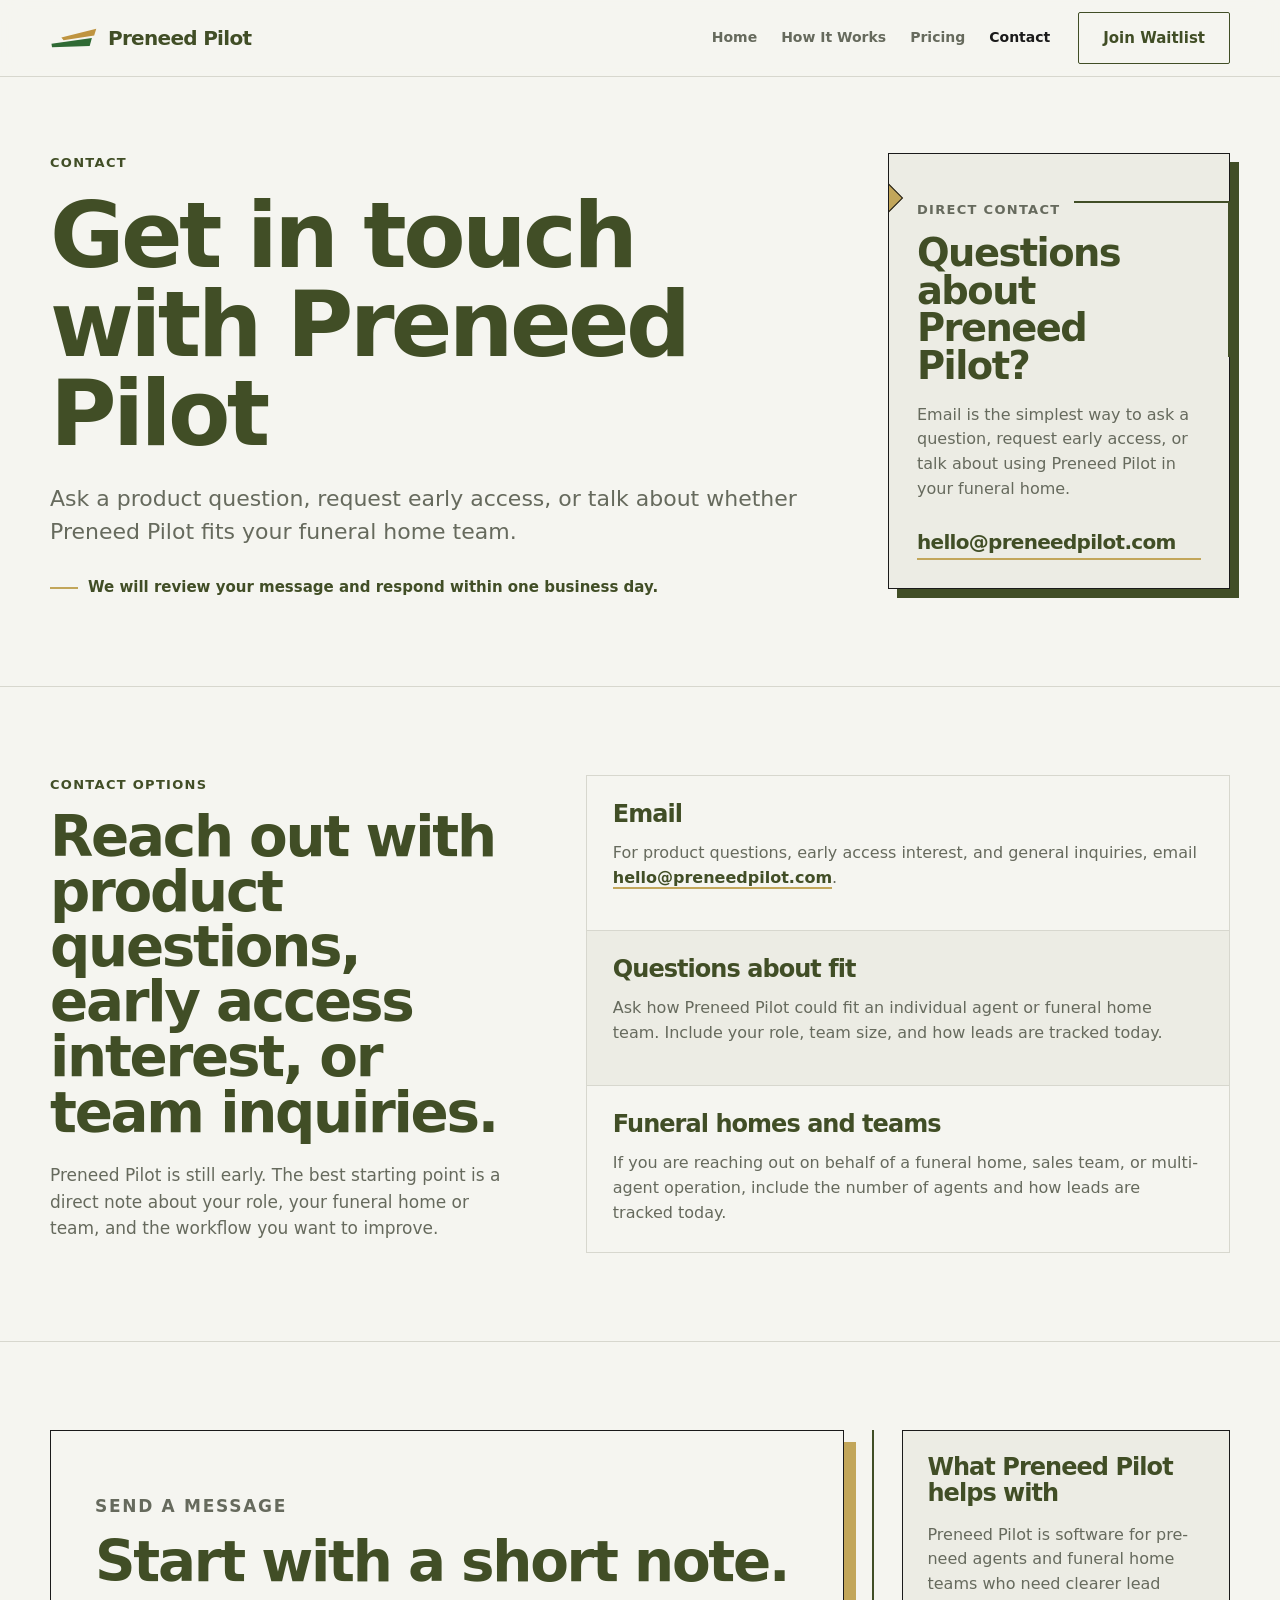
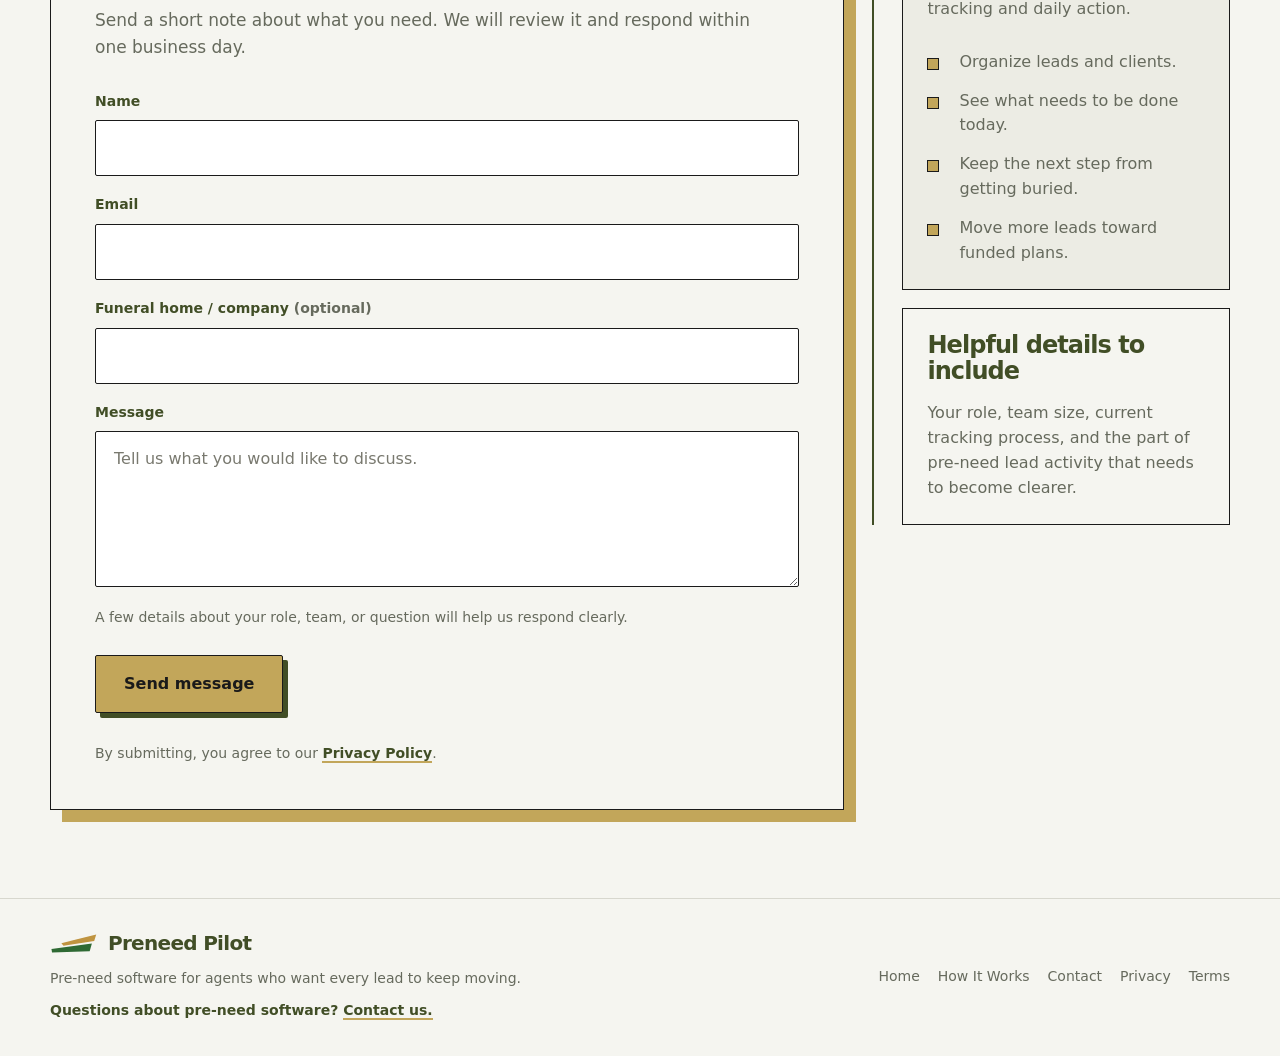
==== commit 8fe3d575: "Improve SEO metadata and structured data" ====
--- a/contact.html
+++ b/contact.html
@@ -15,13 +15,15 @@
   <meta property="og:description" content="Reach Preneed Pilot with questions about pre-need software, early access, funeral home teams, or product details.">
   <meta property="og:type" content="website">
   <meta property="og:url" content="https://preneedpilot.com/contact.html">
-  <meta property="og:image" content="https://preneedpilot.com/preneed_pilot_middle_logo.svg">
-  <meta property="og:image:alt" content="Preneed Pilot logo">
+  <meta property="og:image" content="https://preneedpilot.com/og-image.png">
+  <meta property="og:image:width" content="1200">
+  <meta property="og:image:height" content="630">
+  <meta property="og:image:alt" content="Preneed Pilot social preview image">
   <meta name="twitter:card" content="summary_large_image">
   <meta name="twitter:title" content="Contact Preneed Pilot | Pre-Need Software for Funeral Home Agents">
   <meta name="twitter:description" content="Contact Preneed Pilot with questions about pre-need software, early access, funeral home teams, or product details.">
-  <meta name="twitter:image" content="https://preneedpilot.com/preneed_pilot_middle_logo.svg">
-  <meta name="twitter:image:alt" content="Preneed Pilot logo">
+  <meta name="twitter:image" content="https://preneedpilot.com/og-image.png">
+  <meta name="twitter:image:alt" content="Preneed Pilot social preview image">
   <script type="application/ld+json">
     {
       "@context": "https://schema.org",
